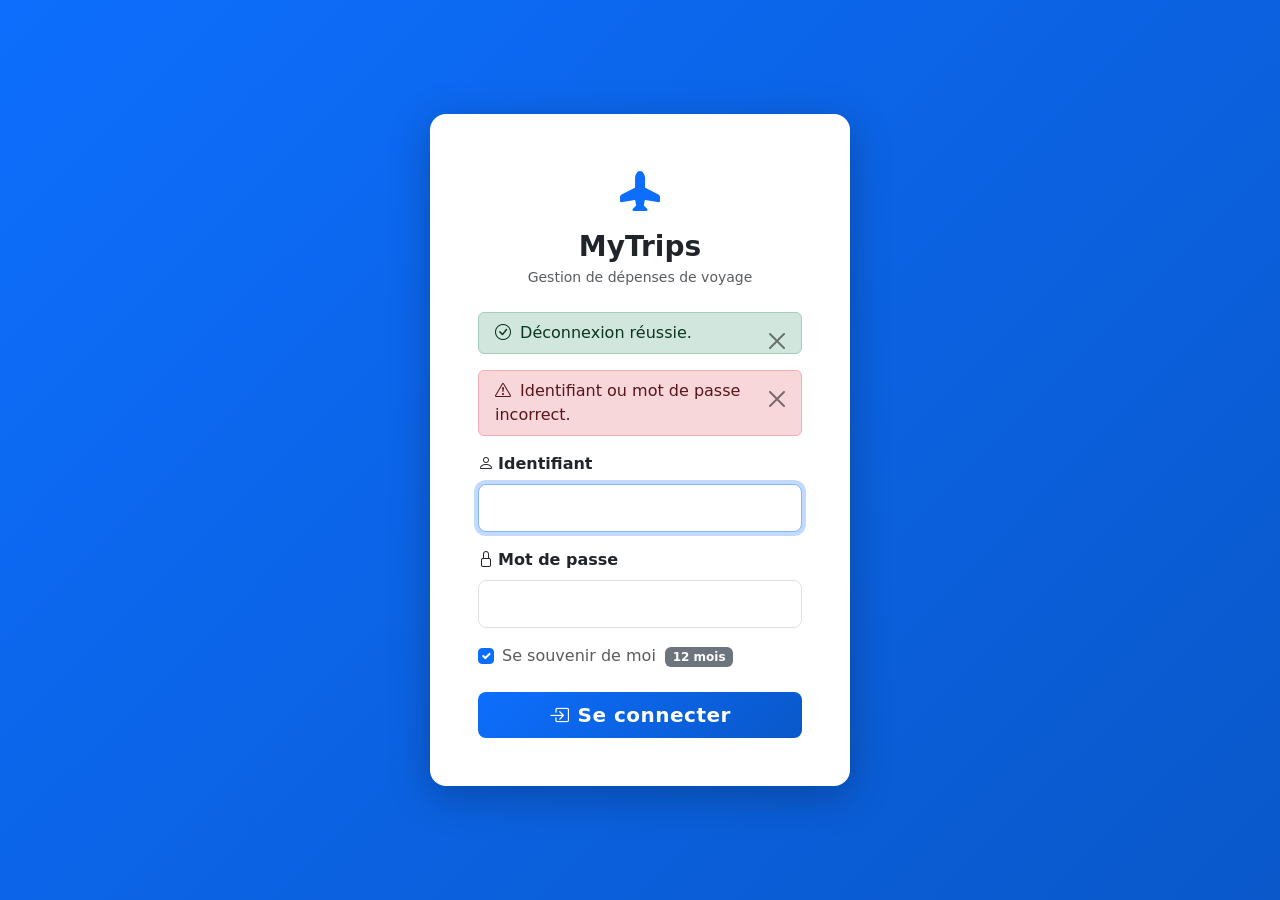
==== src/main/resources/templates/login.html @ 3a4f7646 "feat: Add trip management features with detailed views, forms, and timeline - Implemented trip detai" ====
<!DOCTYPE html>
<html xmlns:th="http://www.thymeleaf.org" lang="fr">
<head>
    <meta charset="UTF-8"/>
    <meta name="viewport" content="width=device-width, initial-scale=1"/>
    <title>Connexion – MyTrips</title>
    <link rel="stylesheet" href="https://cdn.jsdelivr.net/npm/bootstrap@5.3.3/dist/css/bootstrap.min.css"/>
    <link rel="stylesheet" href="https://cdn.jsdelivr.net/npm/bootstrap-icons@1.11.3/font/bootstrap-icons.min.css"/>
    <link rel="stylesheet" th:href="@{/css/style.css}"/>
    <style>
        body {
            background: linear-gradient(135deg, #0d6efd 0%, #0a58ca 100%);
            min-height: 100vh;
            display: flex;
            align-items: center;
            justify-content: center;
        }
        .login-card {
            width: 100%;
            max-width: 420px;
            border: none;
            border-radius: 1rem;
            box-shadow: 0 10px 40px rgba(0,0,0,0.25);
        }
        .login-logo {
            font-size: 2.5rem;
            color: #0d6efd;
        }
        .btn-login {
            background: linear-gradient(135deg, #0d6efd 0%, #0a58ca 100%);
            border: none;
            font-weight: 600;
            letter-spacing: 0.5px;
        }
        .btn-login:hover {
            background: linear-gradient(135deg, #0a58ca 0%, #084298 100%);
        }
    </style>
</head>
<body>

<div class="login-card card mx-3">
    <div class="card-body p-4 p-md-5">

        <!-- Logo + titre -->
        <div class="text-center mb-4">
            <div class="login-logo mb-2">
                <i class="bi bi-airplane-fill"></i>
            </div>
            <h1 class="h3 fw-bold text-dark mb-1">MyTrips</h1>
            <p class="text-muted small">Gestion de dépenses de voyage</p>
        </div>

        <!-- Alerte succès (logout) -->
        <div th:if="${param.logout}" class="alert alert-success alert-dismissible fade show py-2" role="alert">
            <i class="bi bi-check-circle me-1"></i> Déconnexion réussie.
            <button type="button" class="btn-close btn-sm" data-bs-dismiss="alert"></button>
        </div>

        <!-- Alerte erreur (bad credentials) -->
        <div th:if="${param.error}" class="alert alert-danger alert-dismissible fade show py-2" role="alert">
            <i class="bi bi-exclamation-triangle me-1"></i> Identifiant ou mot de passe incorrect.
            <button type="button" class="btn-close btn-sm" data-bs-dismiss="alert"></button>
        </div>

        <!-- Formulaire -->
        <form th:action="@{/login}" method="post">

            <!-- Token CSRF (Spring Security l'injecte automatiquement) -->
            <input type="hidden" th:name="${_csrf.parameterName}" th:value="${_csrf.token}"/>

            <div class="mb-3">
                <label for="username" class="form-label fw-semibold">
                    <i class="bi bi-person me-1"></i>Identifiant
                </label>
                <input class="form-control form-control-lg"
                       type="text"
                       id="username"
                       name="username"
                       autocomplete="username"
                       autofocus
                       required/>
            </div>

            <div class="mb-3">
                <label for="password" class="form-label fw-semibold">
                    <i class="bi bi-lock me-1"></i>Mot de passe
                </label>
                <input class="form-control form-control-lg"
                       type="password"
                       id="password"
                       name="password"
                       autocomplete="current-password"
                       required/>
            </div>

            <!-- Remember-me 12 mois -->
            <div class="mb-4 form-check">
                <input class="form-check-input"
                       type="checkbox"
                       id="rememberMe"
                       name="remember-me"
                       checked/>
                <label class="form-check-label text-muted" for="rememberMe">
                    Se souvenir de moi <span class="badge bg-secondary ms-1">12 mois</span>
                </label>
            </div>

            <button type="submit" class="btn btn-login btn-primary btn-lg w-100">
                <i class="bi bi-box-arrow-in-right me-2"></i>Se connecter
            </button>
        </form>
    </div>
</div>

<script src="https://cdn.jsdelivr.net/npm/bootstrap@5.3.3/dist/js/bootstrap.bundle.min.js"></script>
</body>
</html>
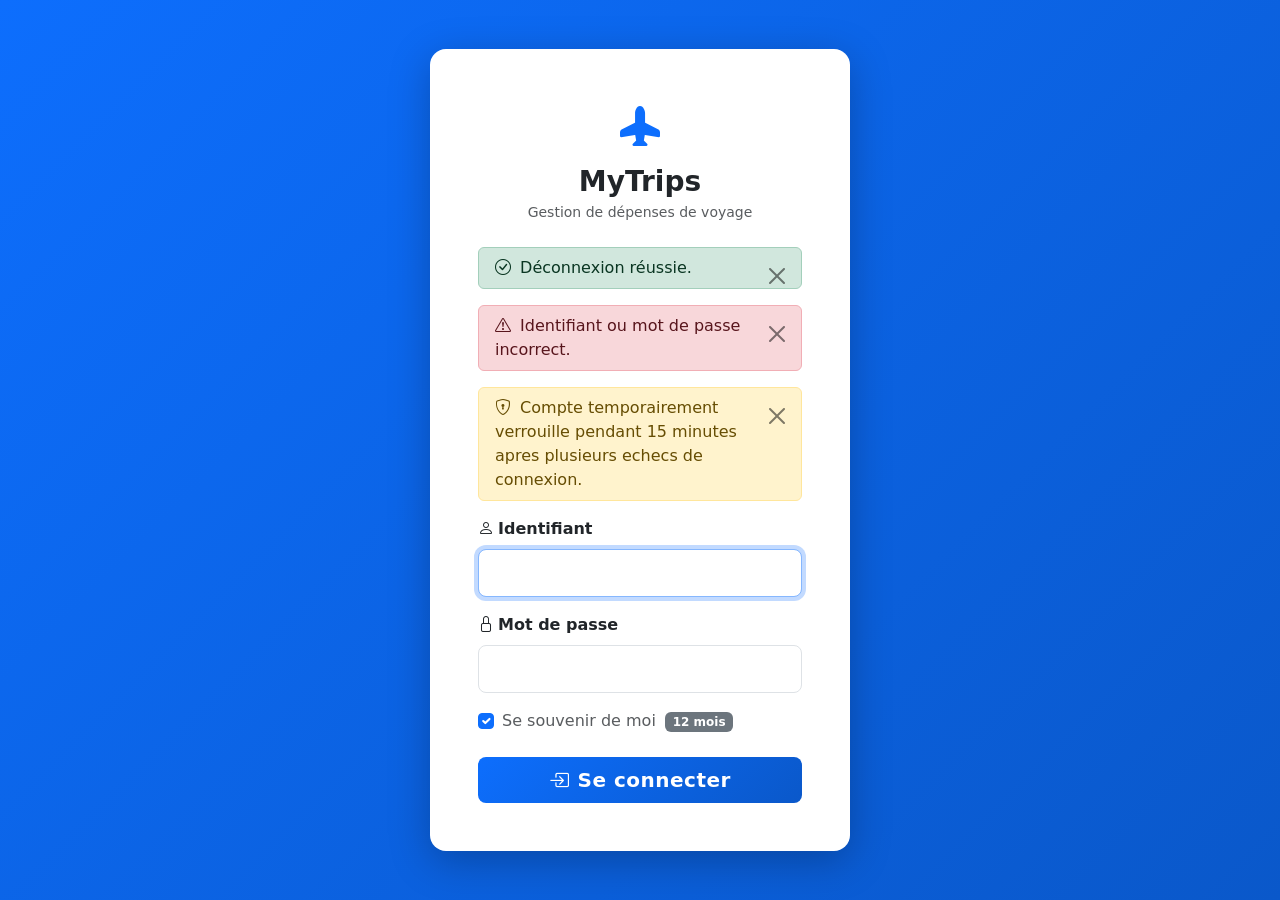
==== commit 91ab89d6: "#13 Gestion multi user- #15 backup api key #14 gestion wor(kflow github Correctif vulnerabilité Back" ====
--- a/src/main/resources/templates/login.html
+++ b/src/main/resources/templates/login.html
@@ -63,6 +63,12 @@
             <button type="button" class="btn-close btn-sm" data-bs-dismiss="alert"></button>
         </div>
 
+        <!-- Alerte verrouillage temporaire -->
+        <div th:if="${param.locked}" class="alert alert-warning alert-dismissible fade show py-2" role="alert">
+            <i class="bi bi-shield-lock me-1"></i> Compte temporairement verrouille pendant 15 minutes apres plusieurs echecs de connexion.
+            <button type="button" class="btn-close btn-sm" data-bs-dismiss="alert"></button>
+        </div>
+
         <!-- Formulaire -->
         <form th:action="@{/login}" method="post">
 
